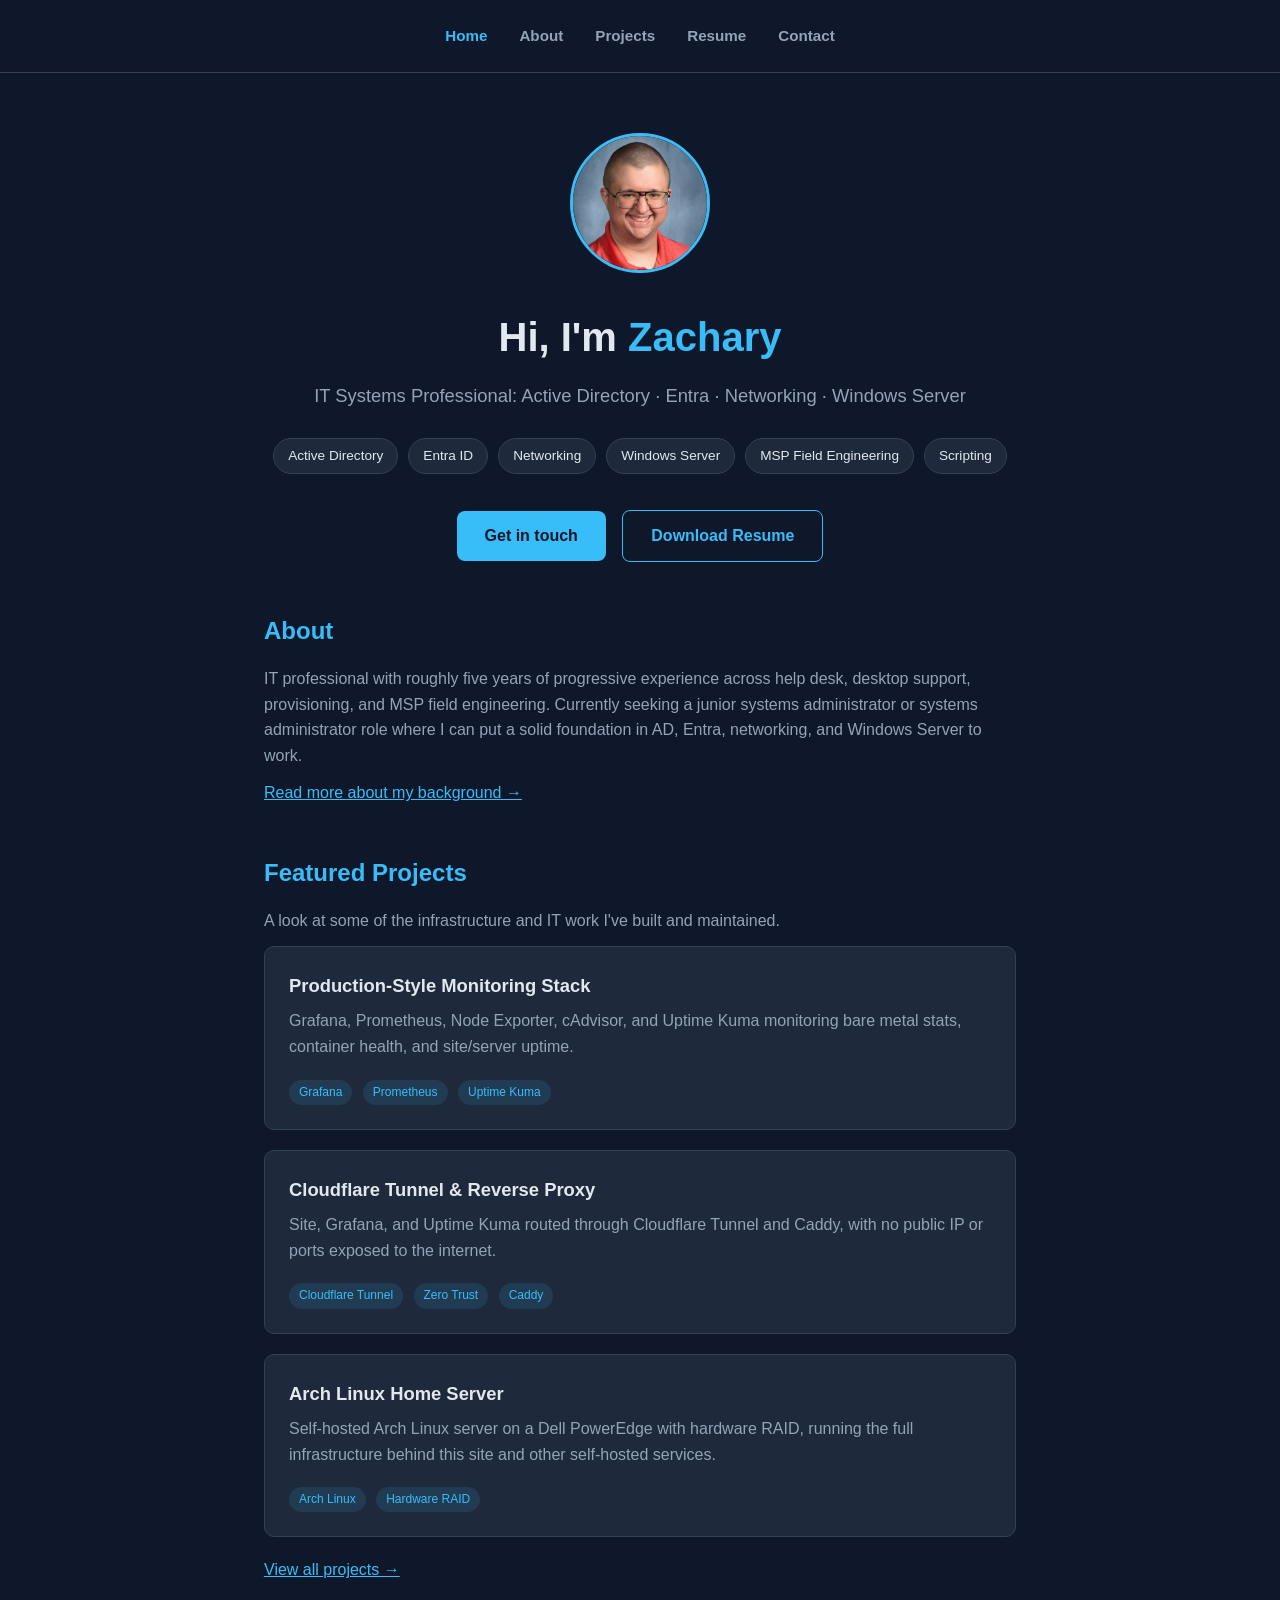
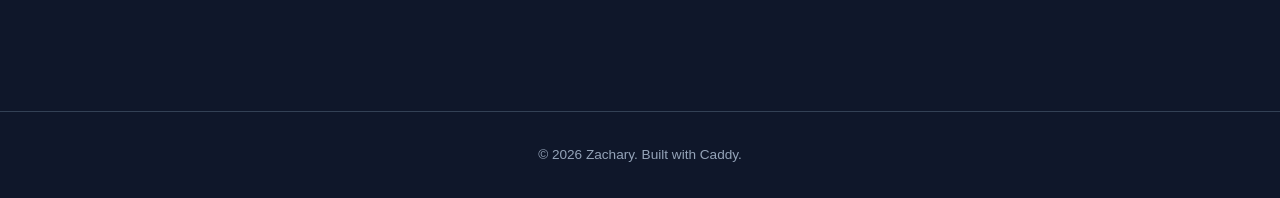
==== index.html @ a7e3fe61 "Initial commit: add portfolio website" ====
<!DOCTYPE html>
<html lang="en">
<head>
<meta charset="UTF-8">
<meta name="viewport" content="width=device-width, initial-scale=1.0">
<title>Zachary | IT Systems Professional</title>
<meta name="description" content="Zachary Newell, IT Systems Professional with 5+ years in help desk, desktop support, and MSP field engineering. Skilled in Active Directory, Entra, Windows Server, and networking. Seeking a Junior Systems Administrator role.">
<meta property="og:title" content="Zachary Newell | IT Systems Professional">
<meta property="og:description" content="IT Systems Professional with 5+ years of experience in Active Directory, Entra, networking, and Windows Server. Seeking a Junior Systems Administrator role.">
<meta property="og:type" content="website">
<meta property="og:url" content="https://zachnewell.info/">
<link rel="icon" type="image/svg+xml" href="favicon.svg">
<link rel="stylesheet" href="assets/css/style.css">
</head>
<body>

<nav>
  <a href="index.html" class="active">Home</a>
  <a href="about.html">About</a>
  <a href="projects.html">Projects</a>
  <a href="resume.html">Resume</a>
  <a href="contact.html">Contact</a>
</nav>

<header>
  <img src="assets/images/zachary-newell.jpeg" alt="profile picture" class="profile-pic">
  <h1>Hi, I'm <span>Zachary</span></h1>
  <p class="subtitle">IT Systems Professional: Active Directory · Entra · Networking · Windows Server</p>
  <div class="badges">
    <span class="badge">Active Directory</span>
    <span class="badge">Entra ID</span>
    <span class="badge">Networking</span>
    <span class="badge">Windows Server</span>
    <span class="badge">MSP Field Engineering</span>
    <span class="badge">Scripting</span>
  </div>
  <a class="cta" href="contact.html">Get in touch</a>
  <a class="cta secondary" href="downloads/Zachary-Newell-Resume-2026-2-pages.pdf">Download Resume</a>
</header>

<main>
  <section>
    <h2>About</h2>
    <p>
      IT professional with roughly five years of progressive experience across help desk,
      desktop support, provisioning, and MSP field engineering. Currently seeking a junior
      systems administrator or systems administrator role where I can put a solid foundation
      in AD, Entra, networking, and Windows Server to work.
    </p>
    <p><a href="about.html" style="color: var(--accent);">Read more about my background &rarr;</a></p>
  </section>

  <section>
    <h2>Featured Projects</h2>
    <p>A look at some of the infrastructure and IT work I've built and maintained.</p>

    <div class="card">
      <h3>Production-Style Monitoring Stack</h3>
      <p>
        Grafana, Prometheus, Node Exporter, cAdvisor, and Uptime Kuma monitoring bare
        metal stats, container health, and site/server uptime.
      </p>
      <span class="tag">Grafana</span>
      <span class="tag">Prometheus</span>
      <span class="tag">Uptime Kuma</span>
    </div>

    <div class="card">
      <h3>Cloudflare Tunnel &amp; Reverse Proxy</h3>
      <p>
        Site, Grafana, and Uptime Kuma routed through Cloudflare Tunnel and Caddy,
        with no public IP or ports exposed to the internet.
      </p>
      <span class="tag">Cloudflare Tunnel</span>
      <span class="tag">Zero Trust</span>
      <span class="tag">Caddy</span>
    </div>

    <div class="card">
      <h3>Arch Linux Home Server</h3>
      <p>
        Self-hosted Arch Linux server on a Dell PowerEdge with hardware RAID, running
        the full infrastructure behind this site and other self-hosted services.
      </p>
      <span class="tag">Arch Linux</span>
      <span class="tag">Hardware RAID</span>
    </div>

    <p><a href="projects.html" style="color: var(--accent);">View all projects &rarr;</a></p>
  </section>
</main>

<footer>
  &copy; 2026 Zachary. Built with Caddy.
</footer>

</body>
</html>
---- assets/css/style.css ----
:root {
  --bg: #0f172a;
  --bg-light: #1e293b;
  --accent: #38bdf8;
  --text: #e2e8f0;
  --text-dim: #94a3b8;
  --border: #334155;
}
* { margin: 0; padding: 0; box-sizing: border-box; }
body {
  font-family: -apple-system, BlinkMacSystemFont, 'Segoe UI', Roboto, sans-serif;
  background: var(--bg);
  color: var(--text);
  line-height: 1.6;
}

/* Nav */
nav {
  display: flex;
  justify-content: center;
  gap: 32px;
  padding: 24px;
  border-bottom: 1px solid var(--border);
  flex-wrap: wrap;
}
nav a {
  color: var(--text-dim);
  text-decoration: none;
  font-weight: 600;
  font-size: 0.95rem;
  transition: color 0.2s;
}
nav a:hover, nav a.active { color: var(--accent); }

/* Header / hero */
header {
  max-width: 800px;
  margin: 0 auto;
  padding: 60px 24px 50px;
  text-align: center;
}
.profile-pic {
  width: 140px;
  height: 140px;
  border-radius: 50%;
  object-fit: cover;
  margin-bottom: 24px;
  border: 3px solid var(--accent);
}
h1 { font-size: 2.5rem; font-weight: 700; margin-bottom: 12px; }
h1 span { color: var(--accent); }
.subtitle { font-size: 1.15rem; color: var(--text-dim); margin-bottom: 28px; }

.badges {
  display: flex;
  flex-wrap: wrap;
  gap: 10px;
  justify-content: center;
  margin-bottom: 36px;
}
.badge {
  background: var(--bg-light);
  border: 1px solid var(--border);
  color: var(--text);
  padding: 6px 14px;
  border-radius: 999px;
  font-size: 0.85rem;
}
.cta {
  display: inline-block;
  background: var(--accent);
  color: #0f172a;
  font-weight: 600;
  padding: 12px 28px;
  border-radius: 8px;
  text-decoration: none;
  transition: opacity 0.2s;
  margin: 0 6px;
}
.cta:hover { opacity: 0.85; }
.cta.secondary {
  background: transparent;
  border: 1px solid var(--accent);
  color: var(--accent);
}

/* Main content */
main {
  max-width: 800px;
  margin: 0 auto;
  padding: 0 24px 80px;
}
section { margin-bottom: 48px; }
h2 { font-size: 1.5rem; margin-bottom: 16px; color: var(--accent); }
p { color: var(--text-dim); margin-bottom: 12px; }

/* Cards for projects */
.card {
  background: var(--bg-light);
  border: 1px solid var(--border);
  border-radius: 10px;
  padding: 24px;
  margin-bottom: 20px;
}
.card h3 { color: var(--text); margin-bottom: 8px; font-size: 1.15rem; }
.tag {
  display: inline-block;
  font-size: 0.75rem;
  background: rgba(56,189,248,0.12);
  color: var(--accent);
  padding: 3px 10px;
  border-radius: 999px;
  margin-right: 6px;
  margin-top: 8px;
}

.card.featured {
  border: 1px solid var(--accent);
  background: linear-gradient(135deg, rgba(56,189,248,0.08), var(--bg-light));
  padding: 32px;
}
.card.featured h3 { font-size: 1.4rem; color: var(--accent); }
.featured-label {
  display: inline-block;
  font-size: 0.7rem;
  font-weight: 700;
  letter-spacing: 0.05em;
  text-transform: uppercase;
  color: var(--accent);
  border: 1px solid var(--accent);
  border-radius: 999px;
  padding: 3px 10px;
  margin-bottom: 12px;
}
.card ul {
  list-style: none;
  margin: 16px 0;
}
.card ul li {
  color: var(--text-dim);
  padding-left: 20px;
  position: relative;
  margin-bottom: 10px;
}
.card ul li::before {
  content: '\2713';
  position: absolute;
  left: 0;
  color: var(--accent);
  font-weight: 700;
}
.card-link {
  color: var(--accent);
  text-decoration: none;
  font-weight: 600;
  font-size: 0.9rem;
}
.card-link:hover { text-decoration: underline; }
.resume-block { text-align: center; }
.timeline-item {
  border-left: 2px solid var(--border);
  padding-left: 20px;
  margin-bottom: 24px;
  position: relative;
}
.timeline-item::before {
  content: '';
  position: absolute;
  left: -7px;
  top: 4px;
  width: 12px;
  height: 12px;
  border-radius: 50%;
  background: var(--accent);
}
.timeline-item .role { color: var(--text); font-weight: 600; }
.timeline-item .meta { color: var(--text-dim); font-size: 0.85rem; margin-bottom: 6px; }

/* Contact */
.contact-list { list-style: none; }
.contact-list li { margin-bottom: 14px; }
.contact-list a { color: var(--accent); text-decoration: none; }
.contact-list a:hover { text-decoration: underline; }

footer {
  text-align: center;
  padding: 32px 24px;
  color: var(--text-dim);
  font-size: 0.85rem;
  border-top: 1px solid var(--border);
}
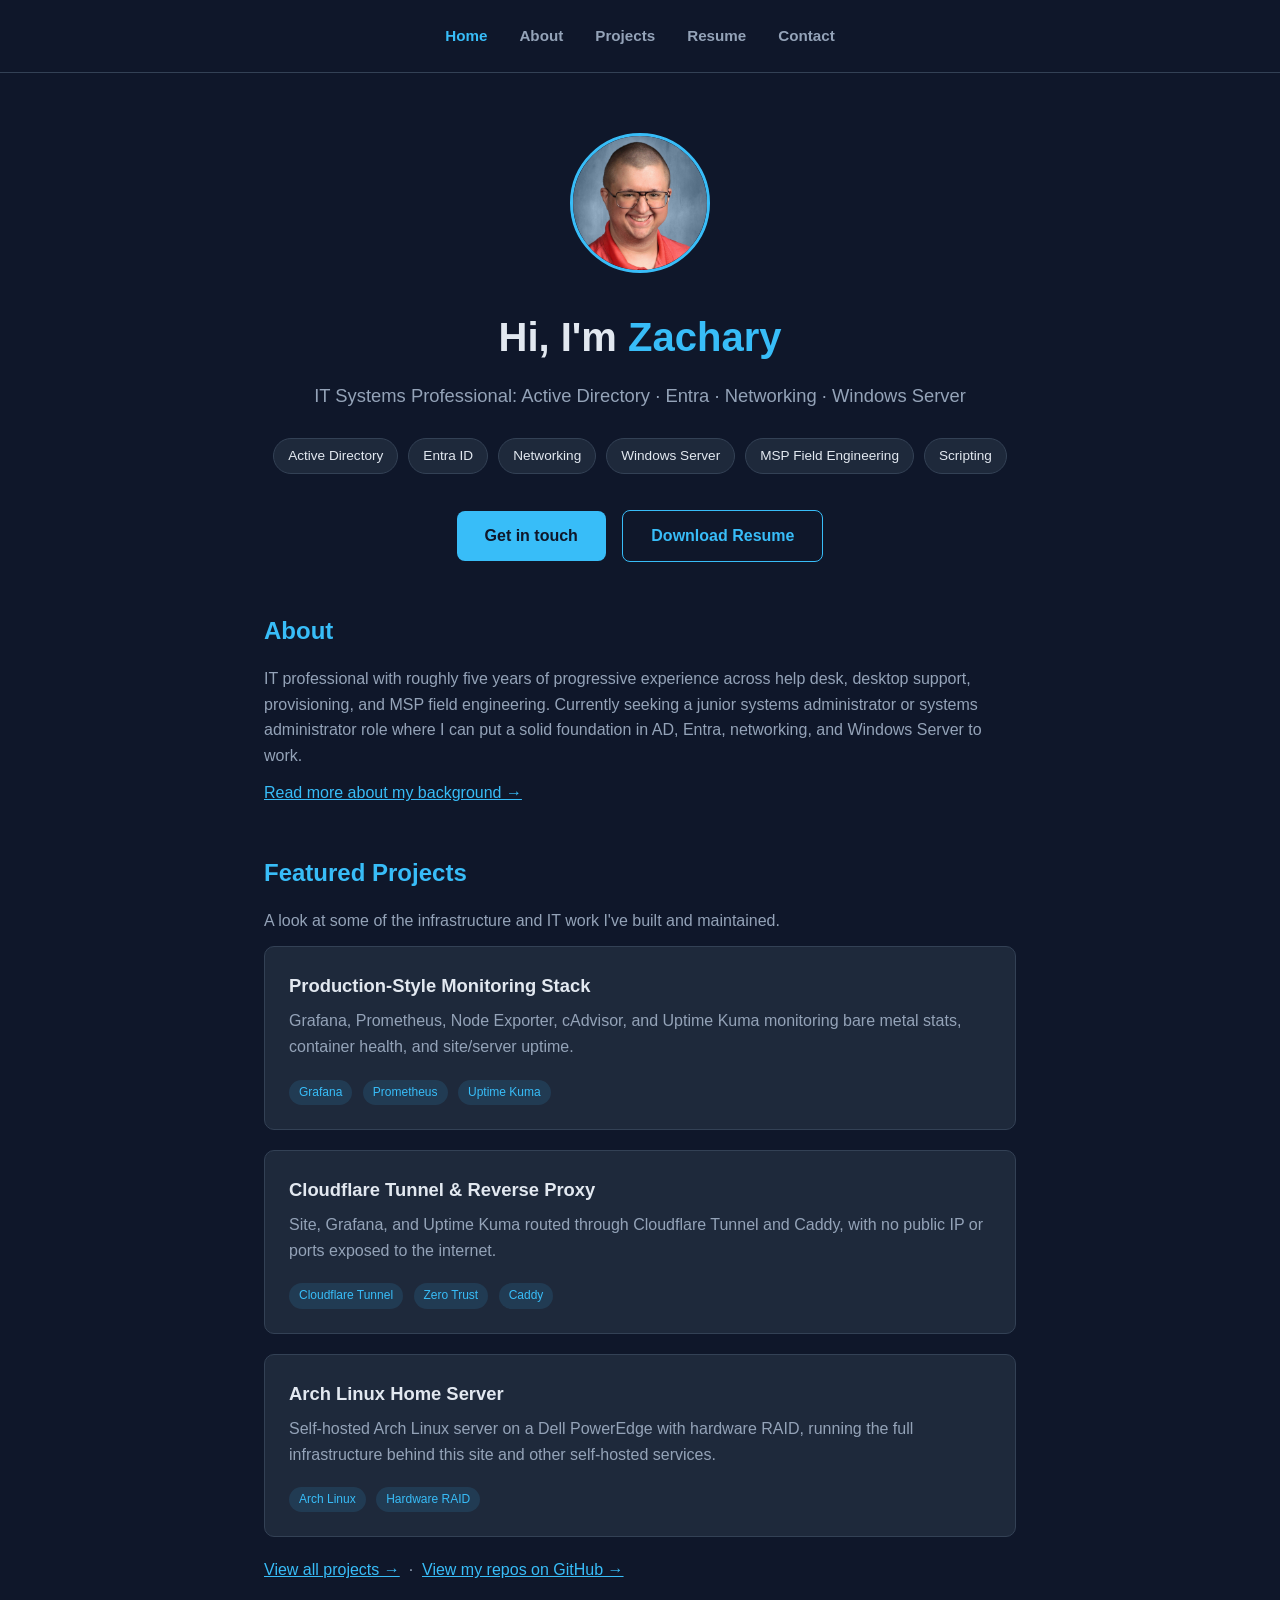
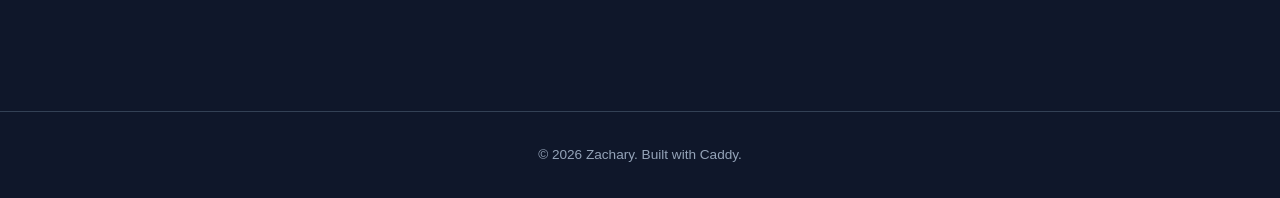
==== commit 286dddf2: "Update homepage and projects page" ====
--- a/index.html
+++ b/index.html
@@ -86,7 +86,11 @@
       <span class="tag">Hardware RAID</span>
     </div>
 
-    <p><a href="projects.html" style="color: var(--accent);">View all projects &rarr;</a></p>
+    <p>
+      <a href="projects.html" style="color: var(--accent);">View all projects &rarr;</a>
+      &nbsp;&middot;&nbsp;
+      <a href="https://github.com/znewell419" target="_blank" rel="noopener noreferrer" style="color: var(--accent);">View my repos on GitHub &rarr;</a>
+    </p>
   </section>
 </main>
 
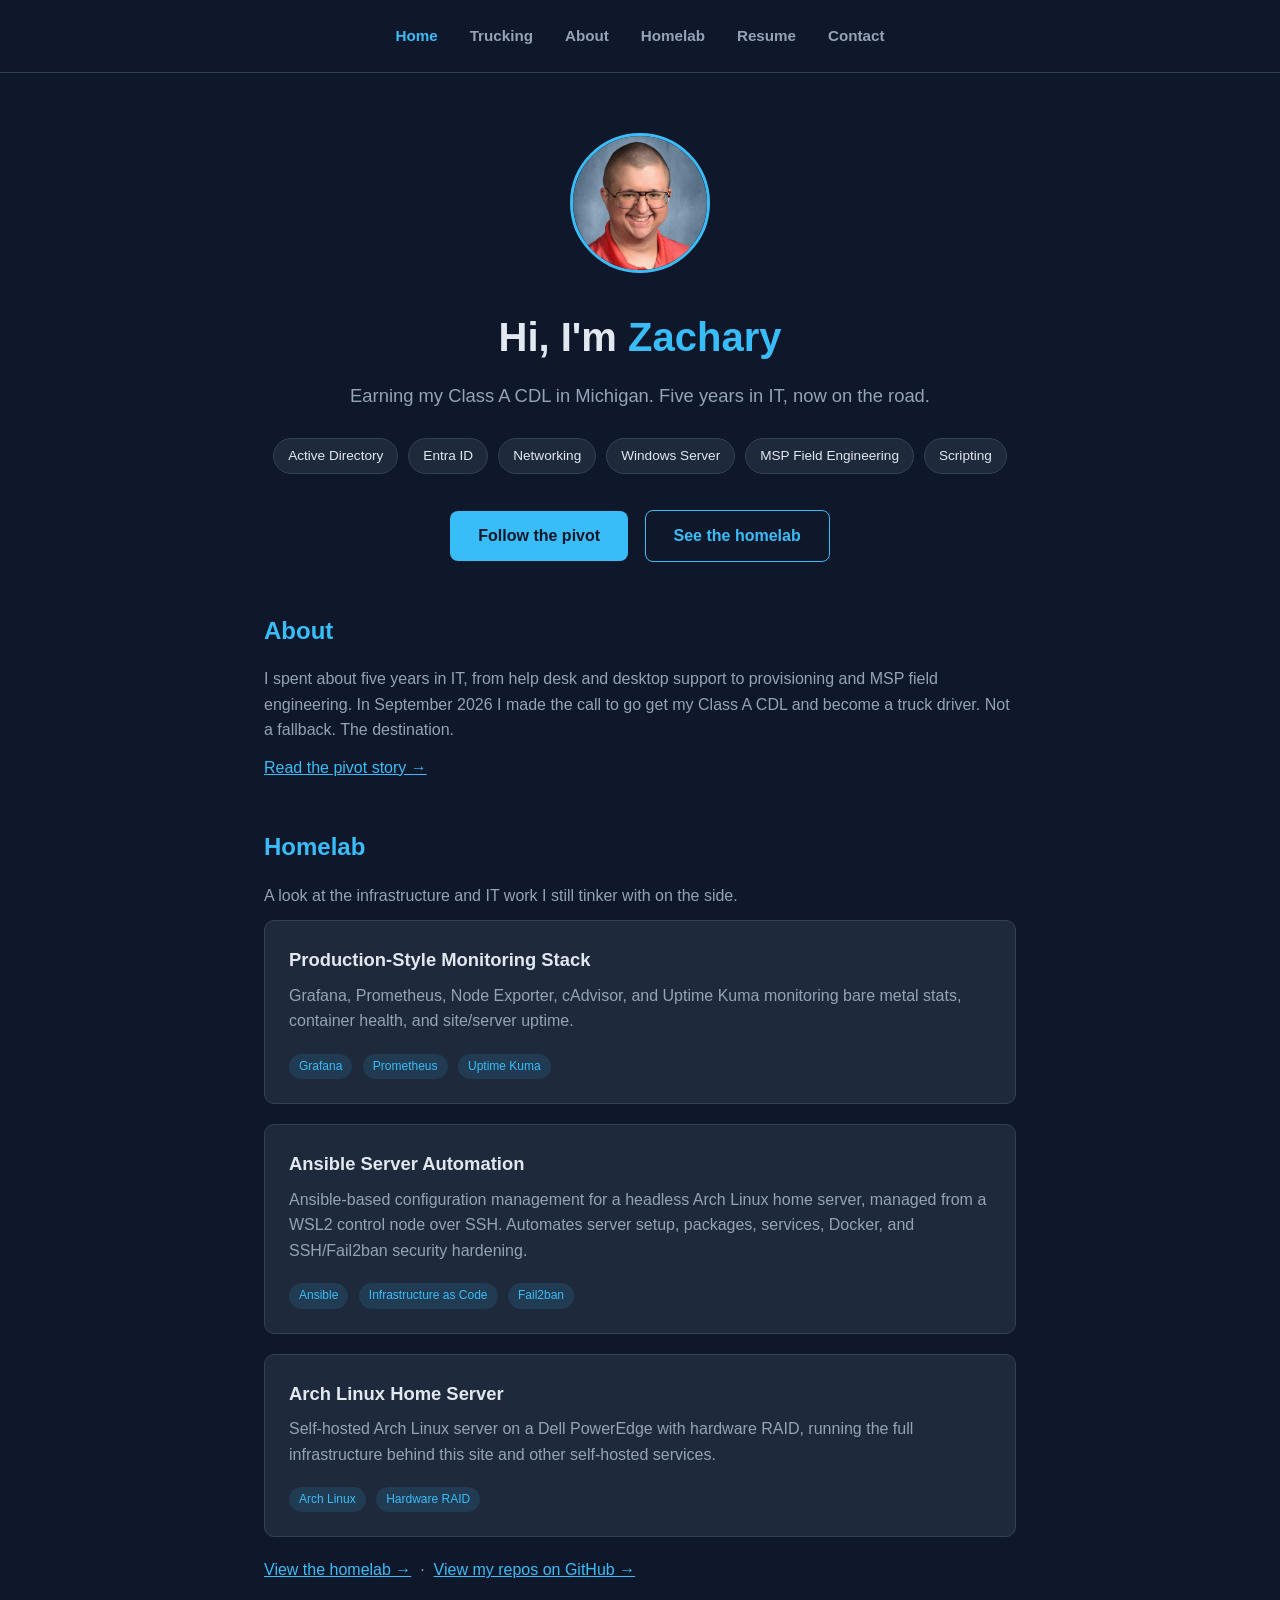
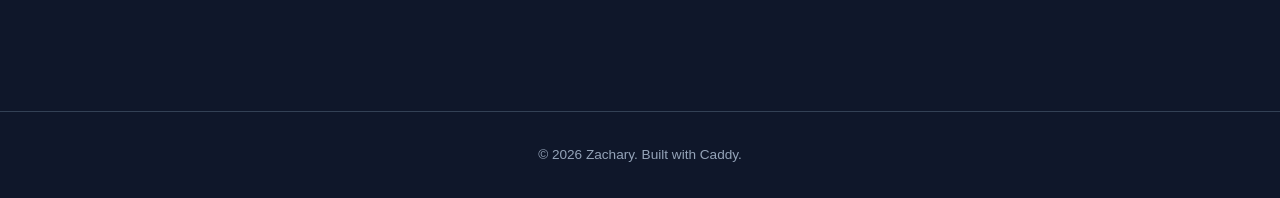
==== commit 129ea2a5: "Sync with live site: trucking-first reframe, road training timeline, updated README" ====
--- a/index.html
+++ b/index.html
@@ -3,10 +3,10 @@
 <head>
 <meta charset="UTF-8">
 <meta name="viewport" content="width=device-width, initial-scale=1.0">
-<title>Zachary | IT Systems Professional</title>
-<meta name="description" content="Zachary Newell, IT Systems Professional with 5+ years in help desk, desktop support, and MSP field engineering. Skilled in Active Directory, Entra, Windows Server, and networking. Seeking a Junior Systems Administrator role.">
-<meta property="og:title" content="Zachary Newell | IT Systems Professional">
-<meta property="og:description" content="IT Systems Professional with 5+ years of experience in Active Directory, Entra, networking, and Windows Server. Seeking a Junior Systems Administrator role.">
+<title>Zachary Newell | Earning My Class A CDL</title>
+<meta name="description" content="Zachary Newell, five years in IT support and field engineering, now earning a Class A CDL at Suburban Truck Driver Training in Romulus, Michigan.">
+<meta property="og:title" content="Zachary Newell | Earning My Class A CDL">
+<meta property="og:description" content="Five years in IT, now on the road: earning a Class A CDL in Michigan. Homelab tinkerer on the side.">
 <meta property="og:type" content="website">
 <meta property="og:url" content="https://zachnewell.info/">
 <link rel="icon" type="image/svg+xml" href="favicon.svg">
@@ -16,8 +16,9 @@
 
 <nav>
   <a href="index.html" class="active">Home</a>
+  <a href="trucking.html">Trucking</a>
   <a href="about.html">About</a>
-  <a href="projects.html">Projects</a>
+  <a href="projects.html">Homelab</a>
   <a href="resume.html">Resume</a>
   <a href="contact.html">Contact</a>
 </nav>
@@ -25,7 +26,7 @@
 <header>
   <img src="assets/images/zachary-newell.jpeg" alt="profile picture" class="profile-pic">
   <h1>Hi, I'm <span>Zachary</span></h1>
-  <p class="subtitle">IT Systems Professional: Active Directory · Entra · Networking · Windows Server</p>
+  <p class="subtitle">Earning my Class A CDL in Michigan. Five years in IT, now on the road.</p>
   <div class="badges">
     <span class="badge">Active Directory</span>
     <span class="badge">Entra ID</span>
@@ -34,25 +35,24 @@
     <span class="badge">MSP Field Engineering</span>
     <span class="badge">Scripting</span>
   </div>
-  <a class="cta" href="contact.html">Get in touch</a>
-  <a class="cta secondary" href="downloads/Zachary-Newell-Resume-2026-2-pages.pdf">Download Resume</a>
+  <a class="cta" href="trucking.html">Follow the pivot</a>
+  <a class="cta secondary" href="projects.html">See the homelab</a>
 </header>
 
 <main>
   <section>
     <h2>About</h2>
     <p>
-      IT professional with roughly five years of progressive experience across help desk,
-      desktop support, provisioning, and MSP field engineering. Currently seeking a junior
-      systems administrator or systems administrator role where I can put a solid foundation
-      in AD, Entra, networking, and Windows Server to work.
+      I spent about five years in IT, from help desk and desktop support to
+      provisioning and MSP field engineering. In September 2026 I made the call
+      to go get my Class A CDL and become a truck driver. Not a fallback. The destination.
     </p>
-    <p><a href="about.html" style="color: var(--accent);">Read more about my background &rarr;</a></p>
+    <p><a href="trucking.html" style="color: var(--accent);">Read the pivot story &rarr;</a></p>
   </section>
 
   <section>
-    <h2>Featured Projects</h2>
-    <p>A look at some of the infrastructure and IT work I've built and maintained.</p>
+    <h2>Homelab</h2>
+    <p>A look at the infrastructure and IT work I still tinker with on the side.</p>
 
     <div class="card">
       <h3>Production-Style Monitoring Stack</h3>
@@ -66,14 +66,15 @@
     </div>
 
     <div class="card">
-      <h3>Cloudflare Tunnel &amp; Reverse Proxy</h3>
+      <h3>Ansible Server Automation</h3>
       <p>
-        Site, Grafana, and Uptime Kuma routed through Cloudflare Tunnel and Caddy,
-        with no public IP or ports exposed to the internet.
+        Ansible-based configuration management for a headless Arch Linux home server,
+        managed from a WSL2 control node over SSH. Automates server setup, packages,
+        services, Docker, and SSH/Fail2ban security hardening.
       </p>
-      <span class="tag">Cloudflare Tunnel</span>
-      <span class="tag">Zero Trust</span>
-      <span class="tag">Caddy</span>
+      <span class="tag">Ansible</span>
+      <span class="tag">Infrastructure as Code</span>
+      <span class="tag">Fail2ban</span>
     </div>
 
     <div class="card">
@@ -87,7 +88,7 @@
     </div>
 
     <p>
-      <a href="projects.html" style="color: var(--accent);">View all projects &rarr;</a>
+      <a href="projects.html" style="color: var(--accent);">View the homelab &rarr;</a>
       &nbsp;&middot;&nbsp;
       <a href="https://github.com/znewell419" target="_blank" rel="noopener noreferrer" style="color: var(--accent);">View my repos on GitHub &rarr;</a>
     </p>
--- a/assets/css/style.css
+++ b/assets/css/style.css
@@ -156,6 +156,30 @@
   font-size: 0.9rem;
 }
 .card-link:hover { text-decoration: underline; }
+
+/* Photo gallery */
+.photo-grid {
+  display: grid;
+  grid-template-columns: 1fr 1fr;
+  gap: 16px;
+}
+.photo-grid figure { margin: 0; text-align: center; }
+.photo-grid img {
+  max-height: 420px;
+  width: auto;
+  max-width: 100%;
+  border-radius: 10px;
+  border: 1px solid var(--border);
+  display: inline-block;
+}
+.photo-grid figcaption {
+  color: var(--text-dim);
+  font-size: 0.85rem;
+  margin-top: 8px;
+}
+@media (max-width: 640px) {
+  .photo-grid { grid-template-columns: 1fr; }
+}
 .resume-block { text-align: center; }
 .timeline-item {
   border-left: 2px solid var(--border);
